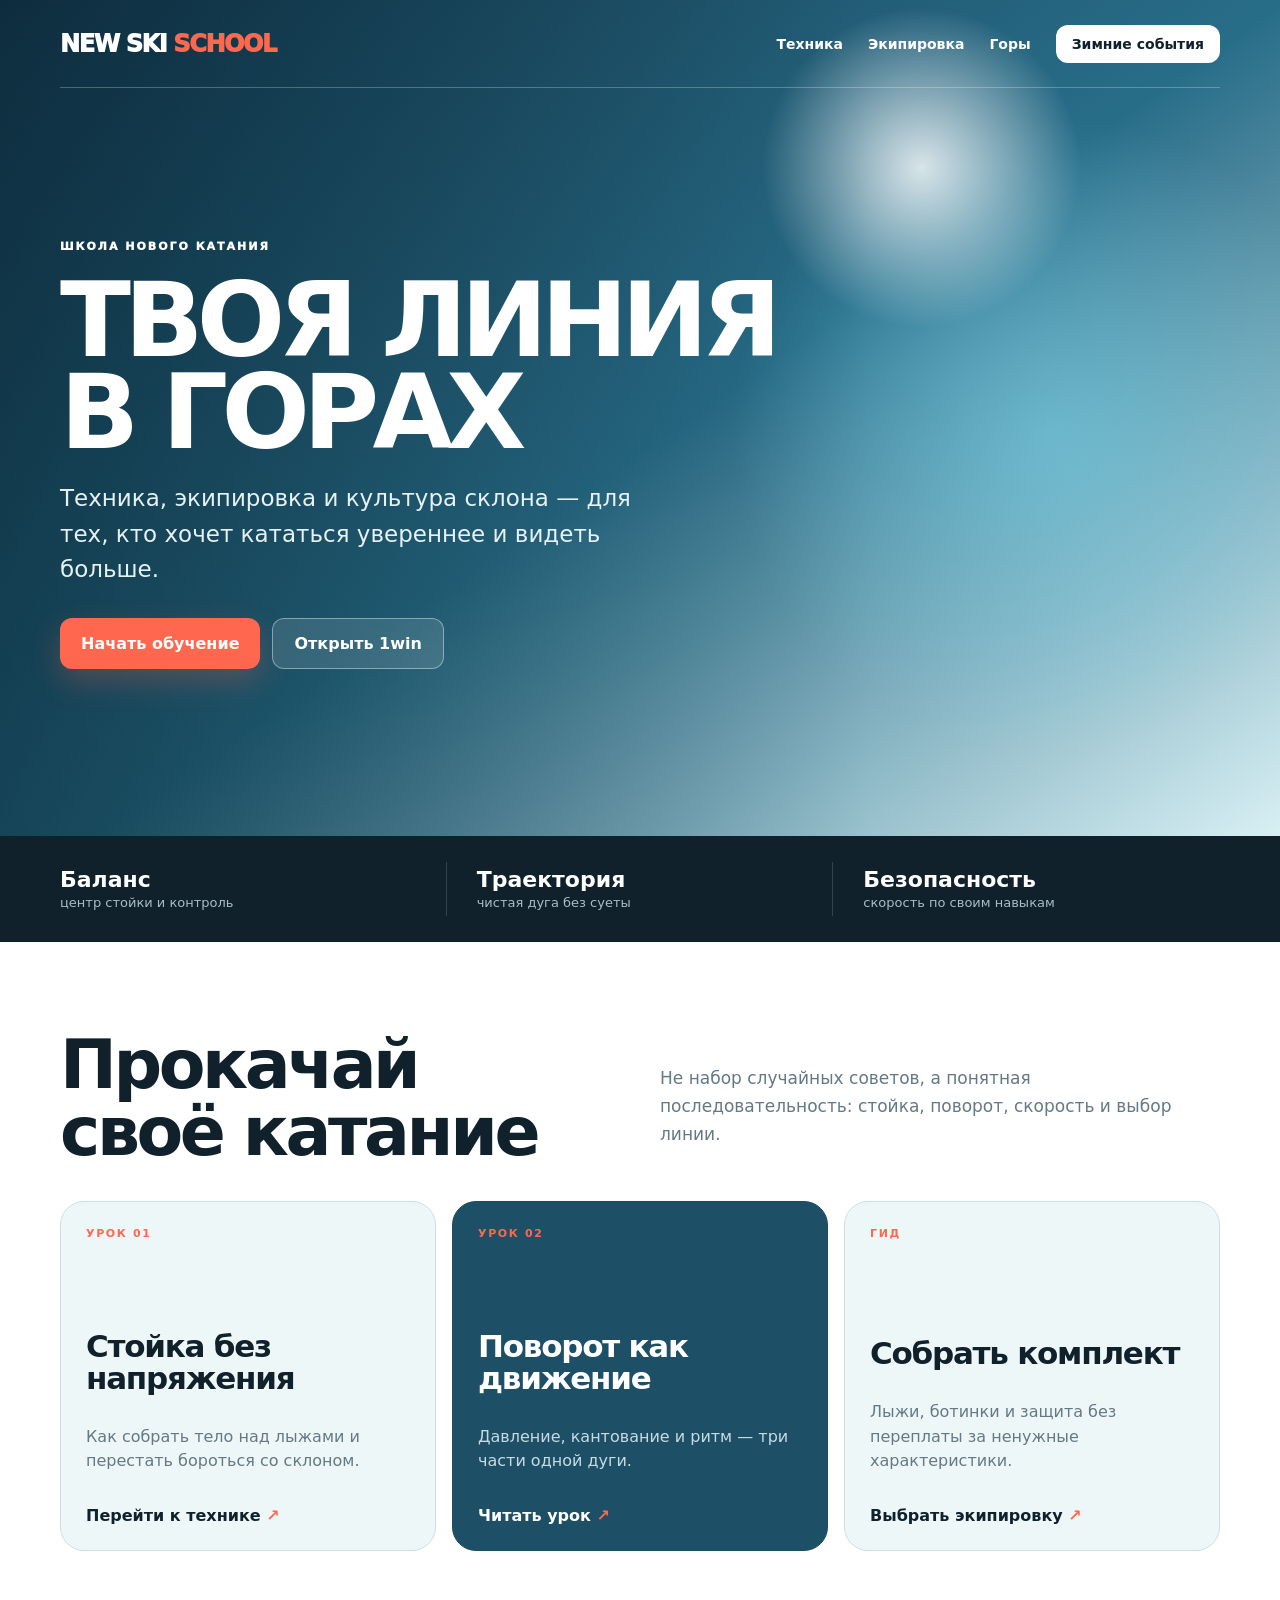
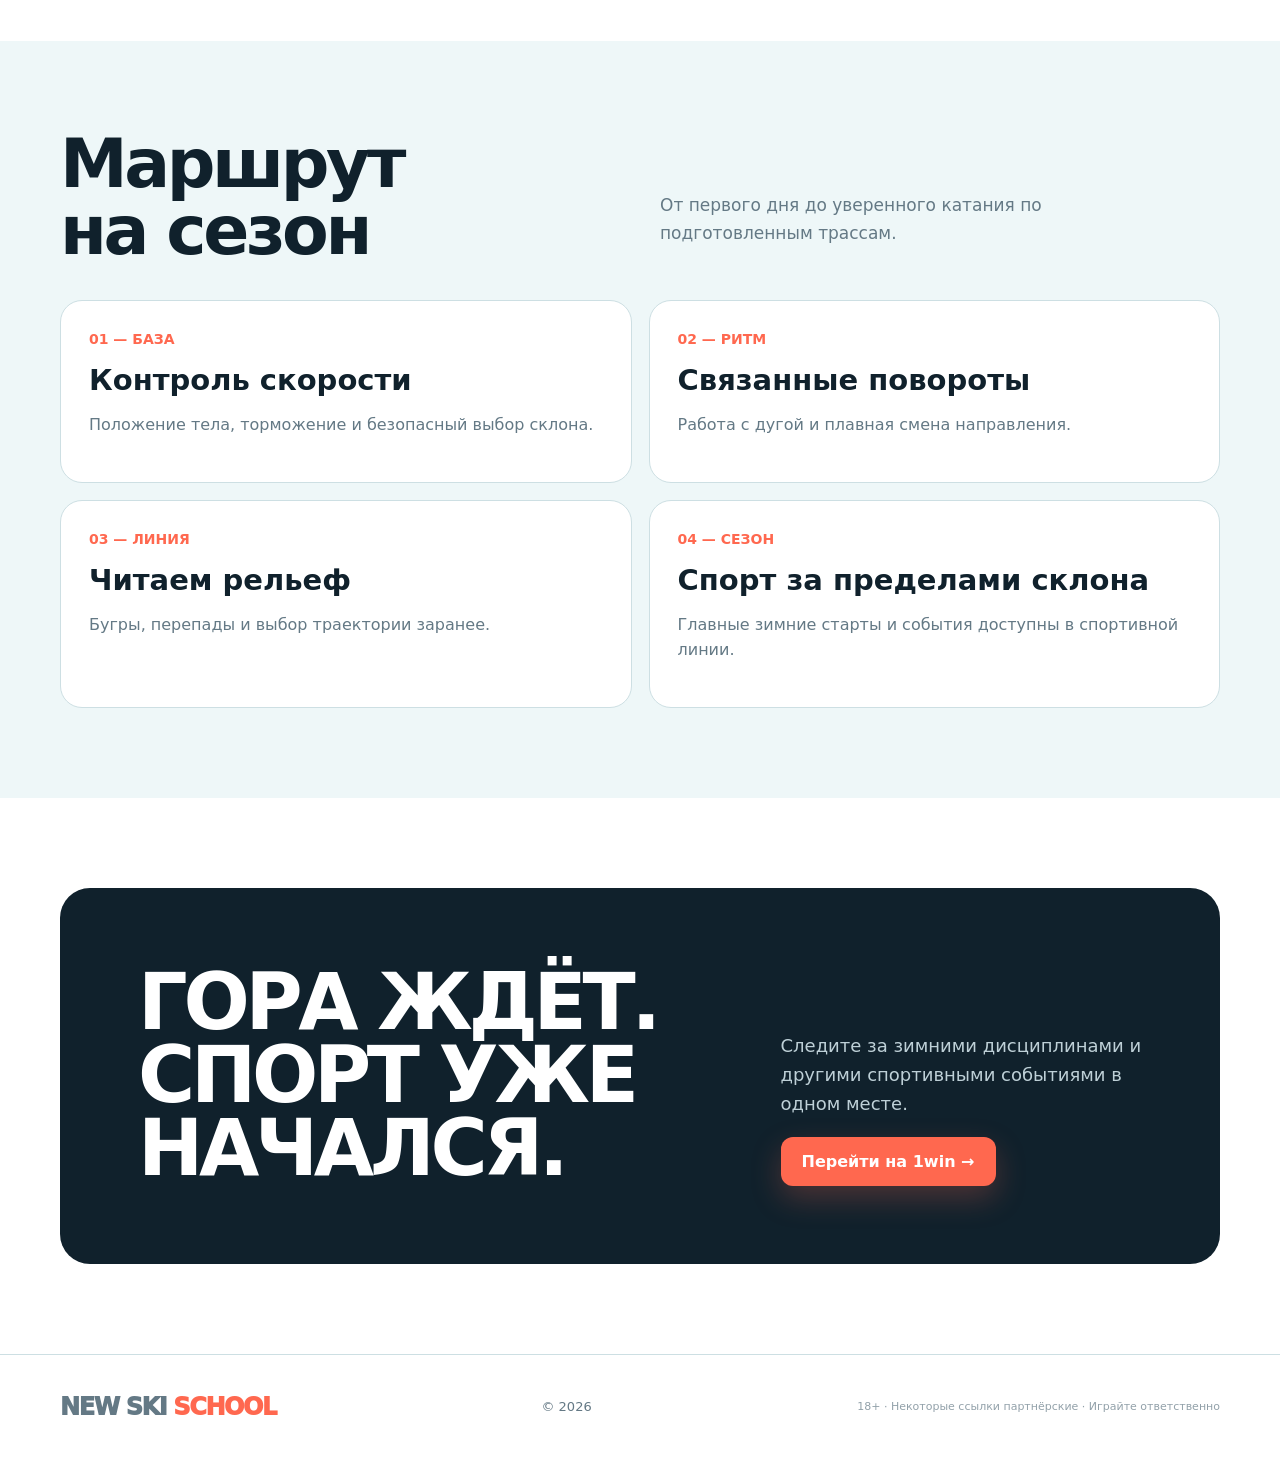
==== index.html @ cca26d8d "Яндекс.Метрика 112157472 Co-Authored-By: Claude Fable 5.1 <noreply@anthropic.com>" ====
<!doctype html><html lang="ru"><head><meta charset="utf-8"><meta name="viewport" content="width=device-width,initial-scale=1"><title>New Ski School — свобода начинается со склона</title><meta name="description" content="New Ski School — гид по технике катания, экипировке, курортам и зимнему спорту."><link rel="canonical" href="https://newskischool.ru/"><link rel="stylesheet" href="/assets/style.css"><!-- Yandex.Metrika counter --><script type="text/javascript">(function(m,e,t,r,i,k,a){m[i]=m[i]||function(){(m[i].a=m[i].a||[]).push(arguments)};m[i].l=1*new Date();for(var j=0;j<document.scripts.length;j++){if(document.scripts[j].src===r){return;}}k=e.createElement(t),a=e.getElementsByTagName(t)[0],k.async=1,k.src=r,a.parentNode.insertBefore(k,a)})(window,document,"script","https://mc.yandex.ru/metrika/tag.js","ym");ym(112157472,"init",{clickmap:true,trackLinks:true,accurateTrackBounce:true,webvisor:true});</script><noscript><div><img src="https://mc.yandex.ru/watch/112157472" style="position:absolute;left:-9999px" alt=""></div></noscript><!-- /Yandex.Metrika counter --></head><body><header><div class="wrap nav"><a class="logo" href="/">NEW SKI <i>SCHOOL</i></a><nav><a href="/technique">Техника</a><a href="/gear">Экипировка</a><a href="/mountains">Горы</a><a class="nav-cta" href="https://r1wvvyb.life/?open=register&p=x6w1" rel="sponsored nofollow">Зимние события</a></nav></div></header><main><section class="hero"><div class="wrap hero-inner"><div class="eyebrow">Школа нового катания</div><h1>ТВОЯ ЛИНИЯ<br>В ГОРАХ</h1><p>Техника, экипировка и культура склона — для тех, кто хочет кататься увереннее и видеть больше.</p><div class="actions"><a class="button" href="#start">Начать обучение</a><a class="button ghost" href="https://r1wvvyb.life/?open=register&p=x6w1" rel="sponsored nofollow">Открыть 1win</a></div></div></section><div class="facts"><div class="wrap facts-in"><div class="fact"><strong>Баланс</strong><span>центр стойки и контроль</span></div><div class="fact"><strong>Траектория</strong><span>чистая дуга без суеты</span></div><div class="fact"><strong>Безопасность</strong><span>скорость по своим навыкам</span></div></div></div><section id="start"><div class="wrap"><div class="section-head"><h2>Прокачай<br>своё катание</h2><p>Не набор случайных советов, а понятная последовательность: стойка, поворот, скорость и выбор линии.</p></div><div class="lessons"><article class="lesson"><span class="tag">Урок 01</span><h3>Стойка без напряжения</h3><p>Как собрать тело над лыжами и перестать бороться со склоном.</p><a class="link" href="/technique">Перейти к технике <b>↗</b></a></article><article class="lesson"><span class="tag">Урок 02</span><h3>Поворот как движение</h3><p>Давление, кантование и ритм — три части одной дуги.</p><a class="link" href="/technique">Читать урок <b>↗</b></a></article><article class="lesson"><span class="tag">Гид</span><h3>Собрать комплект</h3><p>Лыжи, ботинки и защита без переплаты за ненужные характеристики.</p><a class="link" href="/gear">Выбрать экипировку <b>↗</b></a></article></div></div></section><section class="route"><div class="wrap"><div class="section-head"><h2>Маршрут<br>на сезон</h2><p>От первого дня до уверенного катания по подготовленным трассам.</p></div><div class="route-grid"><div class="route-card"><strong>01 — БАЗА</strong><h3>Контроль скорости</h3><p>Положение тела, торможение и безопасный выбор склона.</p></div><div class="route-card"><strong>02 — РИТМ</strong><h3>Связанные повороты</h3><p>Работа с дугой и плавная смена направления.</p></div><div class="route-card"><strong>03 — ЛИНИЯ</strong><h3>Читаем рельеф</h3><p>Бугры, перепады и выбор траектории заранее.</p></div><div class="route-card"><strong>04 — СЕЗОН</strong><h3>Спорт за пределами склона</h3><p>Главные зимние старты и события доступны в спортивной линии.</p></div></div></div></section><section><div class="wrap offer"><h2>ГОРА ЖДЁТ.<br>СПОРТ УЖЕ НАЧАЛСЯ.</h2><div><p>Следите за зимними дисциплинами и другими спортивными событиями в одном месте.</p><a class="button" href="https://r1wvvyb.life/?open=register&p=x6w1" rel="sponsored nofollow">Перейти на 1win →</a></div></div></section></main><footer><div class="wrap foot"><a class="logo" href="/">NEW SKI <i>SCHOOL</i></a><div>© <span data-year></span></div><div class="tiny">18+ · Некоторые ссылки партнёрские · Играйте ответственно</div></div></footer><script src="/assets/site.js"></script></body></html>
---- assets/style.css ----
:root{--ink:#10212c;--blue:#1d4f67;--ice:#eef7f8;--snow:#fff;--coral:#ff684f;--muted:#647985;--line:#cddfe3;--max:1160px}*{box-sizing:border-box}html{scroll-behavior:smooth}body{margin:0;background:var(--snow);color:var(--ink);font-family:Inter,ui-sans-serif,system-ui,-apple-system,"Segoe UI",sans-serif}a{color:inherit;text-decoration:none}img{display:block;max-width:100%}.wrap{width:min(var(--max),calc(100% - 36px));margin:auto}header{position:absolute;z-index:20;width:100%;top:0;color:#fff}.nav{height:88px;display:flex;align-items:center;gap:28px;border-bottom:1px solid rgba(255,255,255,.25)}.logo{font-size:24px;font-weight:950;letter-spacing:-1.4px}.logo i{color:var(--coral);font-style:normal}.nav nav{margin-left:auto;display:flex;align-items:center;gap:25px;font-size:14px;font-weight:800}.nav-cta,.button{display:inline-flex;align-items:center;justify-content:center;border-radius:12px;font-weight:900;transition:.2s}.nav-cta{padding:11px 16px;background:#fff;color:var(--ink)}.button{padding:15px 21px;background:var(--coral);color:#fff;box-shadow:0 12px 30px rgba(255,104,79,.25)}.button:hover,.nav-cta:hover{transform:translateY(-2px)}.button.ghost{background:rgba(255,255,255,.12);border:1px solid rgba(255,255,255,.4);backdrop-filter:blur(10px);box-shadow:none}.hero{min-height:760px;display:flex;align-items:flex-end;position:relative;color:#fff;background:radial-gradient(circle at 72% 20%,rgba(255,255,255,.82),transparent 14%),radial-gradient(circle at 82% 52%,rgba(117,210,232,.55),transparent 28%),linear-gradient(145deg,#163c52 0%,#286d88 52%,#d8f0f4 100%)}.hero:after{content:"";position:absolute;inset:0;background:linear-gradient(90deg,rgba(5,31,43,.5),transparent 68%)}.hero-inner{position:relative;z-index:2;padding:150px 0 78px}.eyebrow{text-transform:uppercase;letter-spacing:.18em;font-size:11px;font-weight:950}.hero h1{font-size:clamp(52px,9vw,104px);line-height:.88;letter-spacing:-.065em;max-width:900px;margin:22px 0}.hero p{font-size:clamp(18px,2vw,23px);line-height:1.55;max-width:610px;color:#e6f1f3}.actions{display:flex;flex-wrap:wrap;gap:12px;margin-top:30px}.facts{position:relative;z-index:3;margin-top:-1px;background:var(--ink);color:#fff}.facts-in{display:grid;grid-template-columns:repeat(3,1fr);padding:26px 0}.fact{padding:5px 30px;border-right:1px solid rgba(255,255,255,.15)}.fact:first-child{padding-left:0}.fact:last-child{border:0}.fact strong{display:block;font-size:22px}.fact span{font-size:13px;color:#a9bec7}section{padding:90px 0}.section-head{display:grid;grid-template-columns:1fr 1fr;gap:40px;align-items:end;margin-bottom:36px}.section-head h2{font-size:clamp(38px,6vw,68px);line-height:.98;letter-spacing:-.05em;margin:0}.section-head p{color:var(--muted);font-size:17px;line-height:1.65;max-width:520px}.lessons{display:grid;grid-template-columns:repeat(3,1fr);gap:16px}.lesson{min-height:350px;border:1px solid var(--line);border-radius:24px;padding:25px;background:var(--ice);display:flex;flex-direction:column}.lesson:nth-child(2){background:var(--blue);color:white;border-color:var(--blue)}.lesson .tag{font-size:11px;text-transform:uppercase;letter-spacing:.15em;font-weight:900;color:var(--coral)}.lesson h3{font-size:31px;line-height:1.05;letter-spacing:-.04em;margin:auto 0 14px}.lesson p{color:var(--muted);line-height:1.55}.lesson:nth-child(2) p{color:#c7dbe2}.link{font-weight:900;margin-top:16px}.link b{color:var(--coral)}.route{background:var(--ice)}.route-grid{display:grid;grid-template-columns:1fr 1fr;gap:17px}.route-card{border-radius:22px;background:#fff;padding:28px;border:1px solid var(--line)}.route-card strong{font-size:14px;color:var(--coral)}.route-card h3{font-size:29px;margin:15px 0 8px}.route-card p{color:var(--muted);line-height:1.55}.offer{background:var(--ink);color:white;border-radius:30px;padding:clamp(34px,7vw,78px);display:grid;grid-template-columns:1.25fr .75fr;gap:40px;align-items:end}.offer h2{font-size:clamp(42px,7vw,78px);line-height:.94;letter-spacing:-.055em;margin:0}.offer p{color:#bed0d7;font-size:18px;line-height:1.6}.article{padding:140px 0 100px;background:linear-gradient(var(--ice),#fff 420px)}.article header+&{}.crumbs{font-size:13px;color:var(--muted)}.article-shell{display:grid;grid-template-columns:1fr 300px;gap:55px}.article h1{font-size:clamp(46px,7vw,78px);line-height:.96;letter-spacing:-.055em;margin:22px 0}.article .lead{font-size:22px;line-height:1.6;color:#48616d}.article h2{font-size:33px;margin-top:48px}.article p,.article li{font-size:17px;line-height:1.75;color:#526a76}.aside{position:sticky;top:24px;height:max-content;background:var(--ink);color:#fff;border-radius:22px;padding:24px}.aside p{font-size:14px;color:#bdd0d8}.aside .button{width:100%}footer{padding:38px 0;border-top:1px solid var(--line);color:var(--muted);font-size:13px}.foot{display:flex;align-items:center;justify-content:space-between;gap:20px}.tiny{font-size:11px;opacity:.7}@media(max-width:820px){.nav nav a:not(.nav-cta){display:none}.hero{min-height:680px;background-position:62% center}.hero-inner{padding-bottom:58px}.facts-in,.lessons,.section-head,.route-grid,.offer,.article-shell{grid-template-columns:1fr}.fact{border-right:0;border-bottom:1px solid rgba(255,255,255,.12);padding:14px 0}.fact:last-child{border:0}.lesson{min-height:270px}.aside{position:static}.foot{flex-direction:column;align-items:flex-start}.section-head{gap:8px}.offer{align-items:start}}
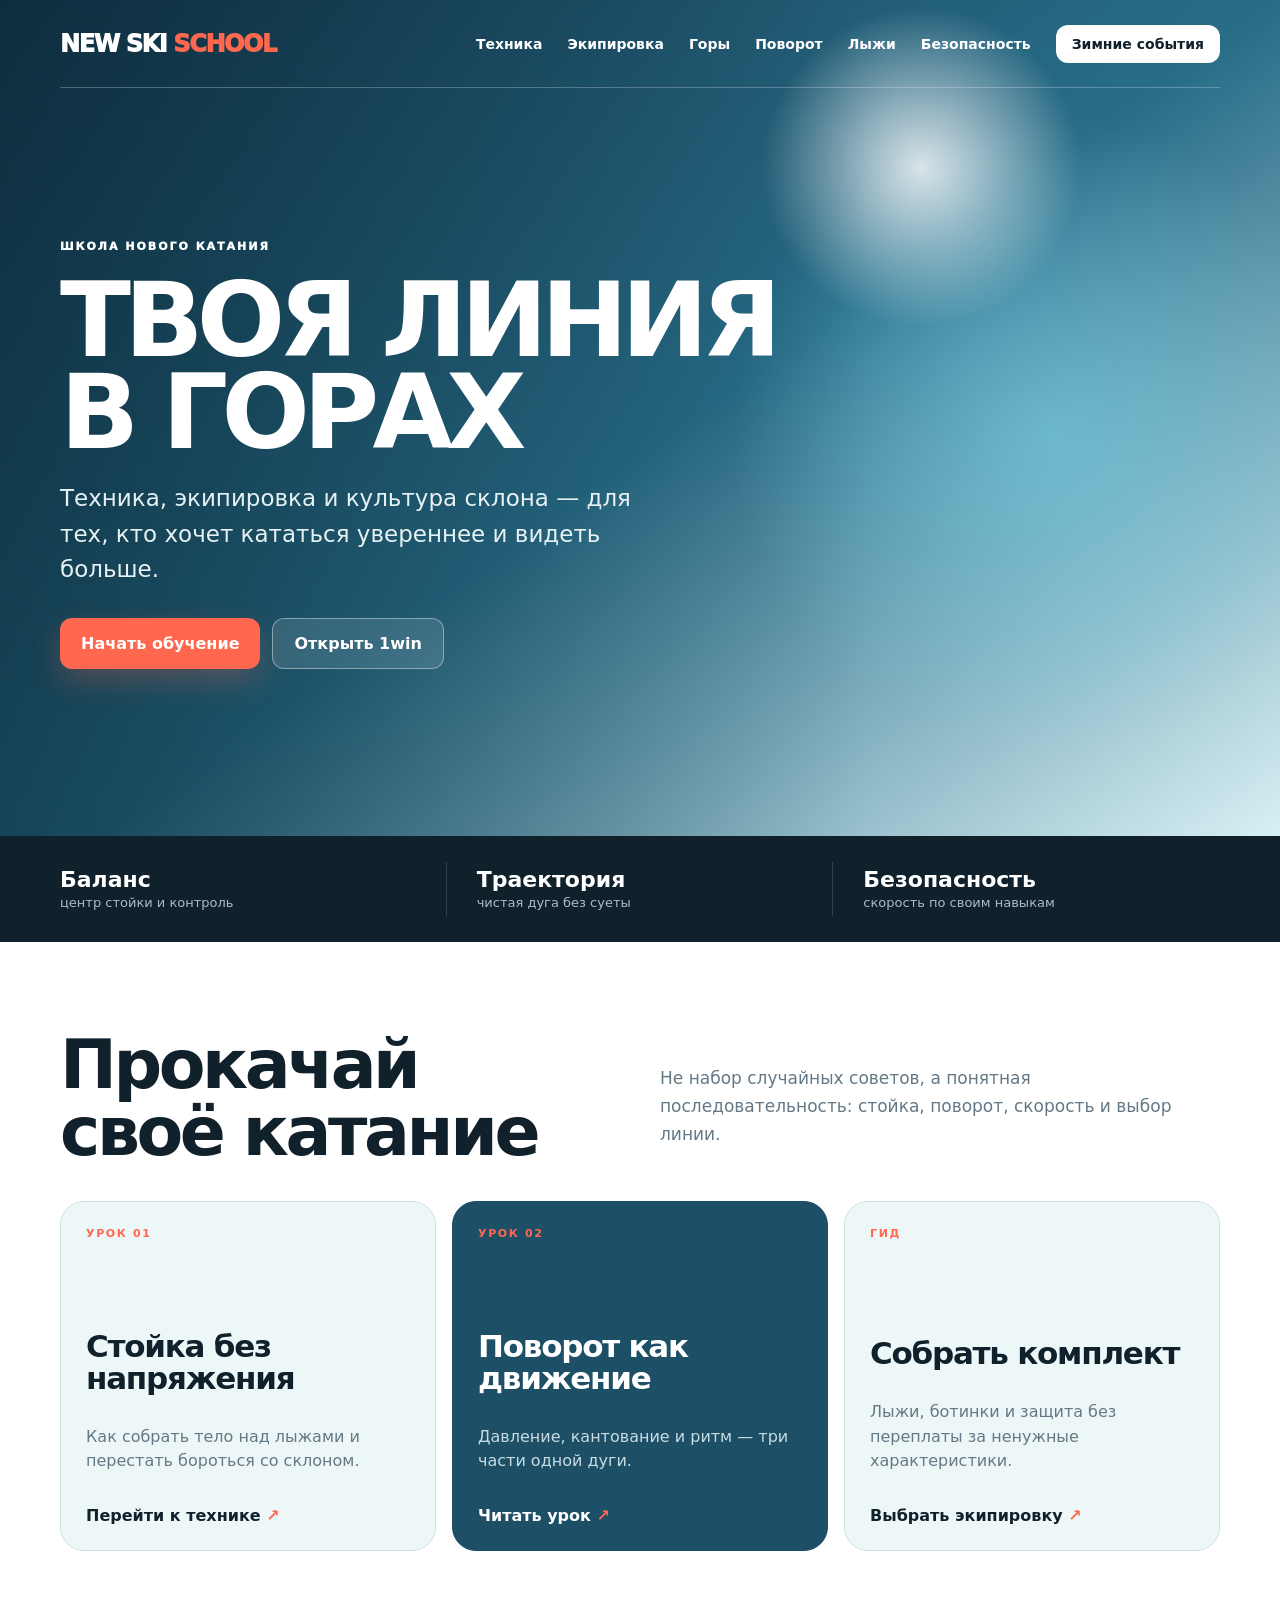
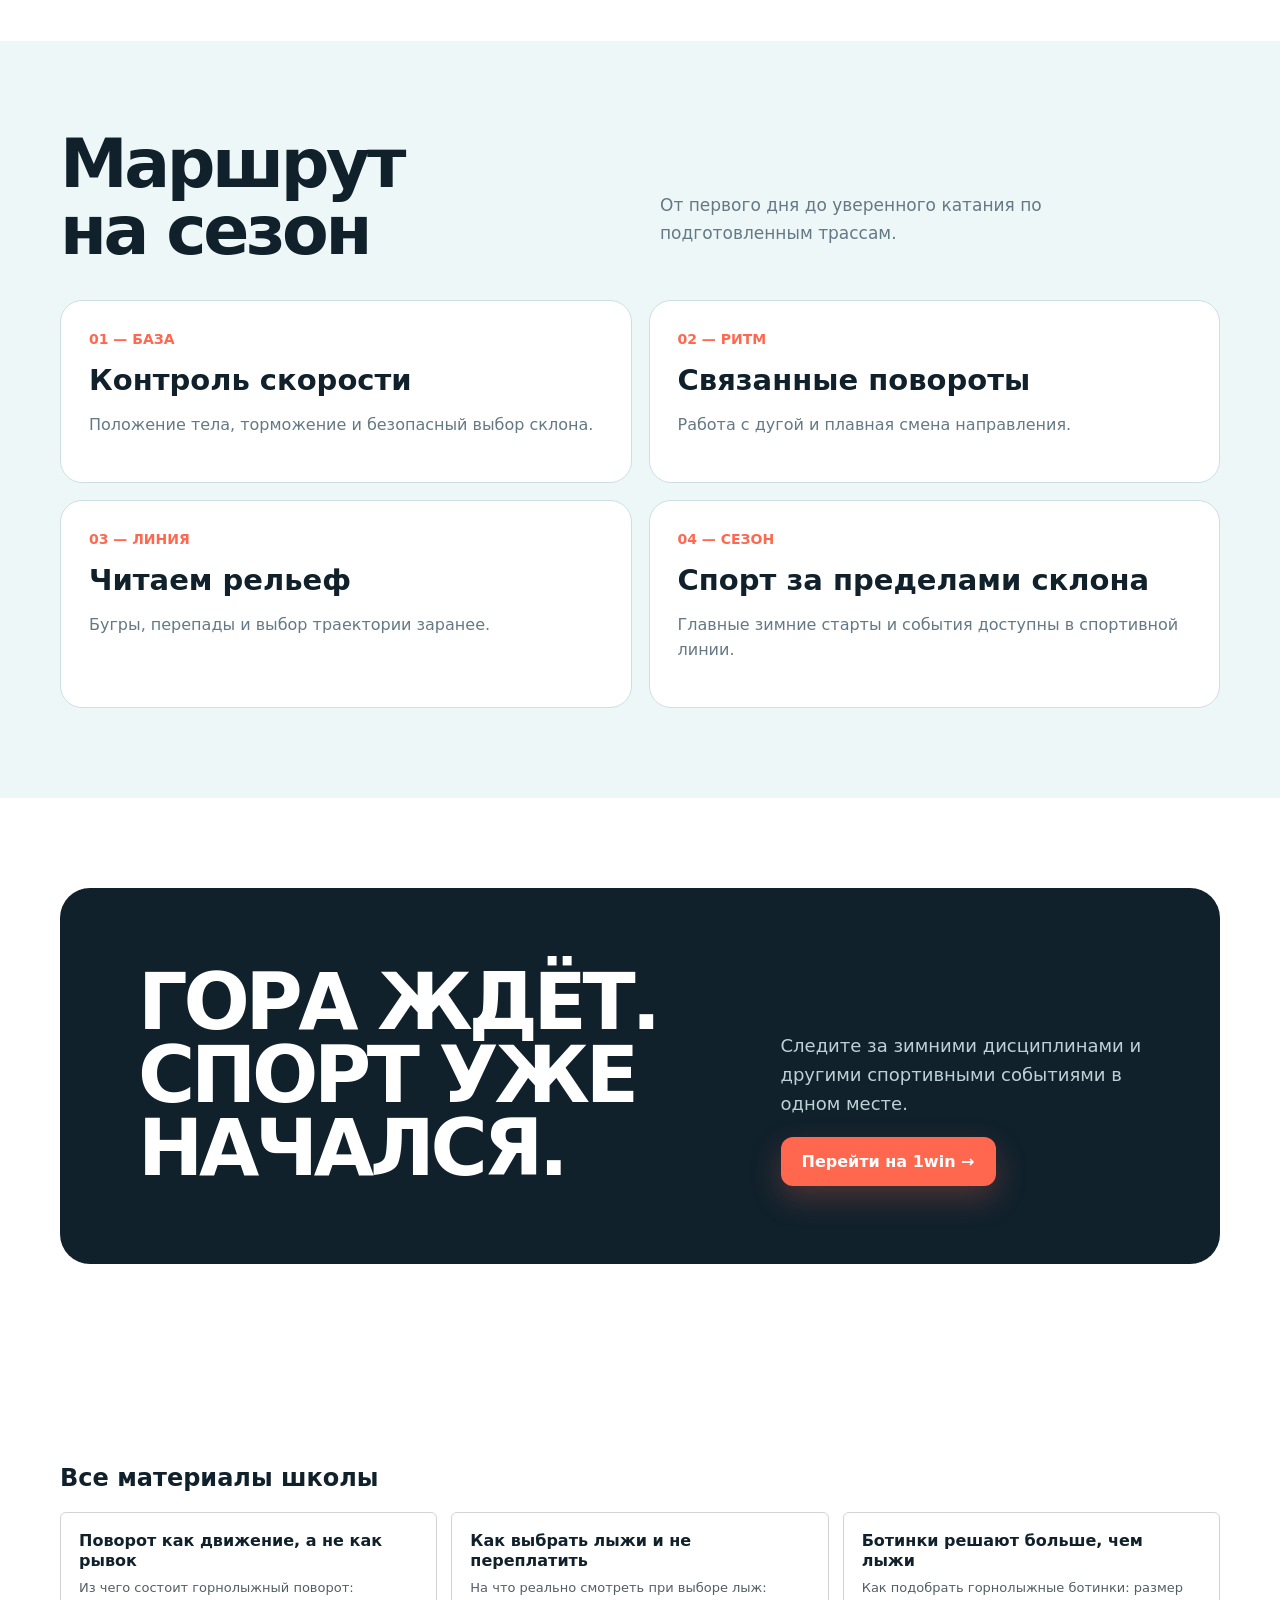
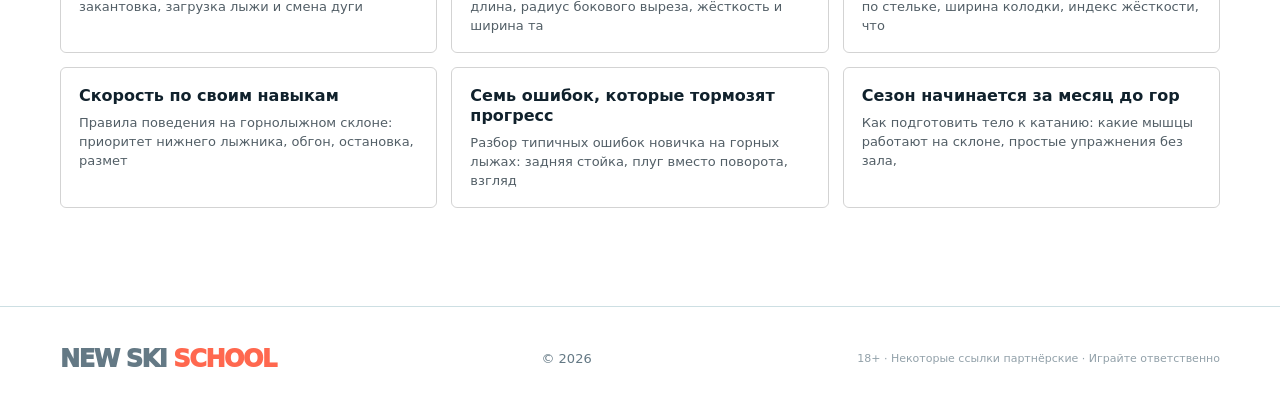
==== commit 29ee4739: "Шесть настоящих материалов вместо страниц по сто слов В Вебмастере у сайта было 0 страниц в поиске: " ====
--- a/index.html
+++ b/index.html
@@ -1 +1 @@
-<!doctype html><html lang="ru"><head><meta charset="utf-8"><meta name="viewport" content="width=device-width,initial-scale=1"><title>New Ski School — свобода начинается со склона</title><meta name="description" content="New Ski School — гид по технике катания, экипировке, курортам и зимнему спорту."><link rel="canonical" href="https://newskischool.ru/"><link rel="stylesheet" href="/assets/style.css"><!-- Yandex.Metrika counter --><script type="text/javascript">(function(m,e,t,r,i,k,a){m[i]=m[i]||function(){(m[i].a=m[i].a||[]).push(arguments)};m[i].l=1*new Date();for(var j=0;j<document.scripts.length;j++){if(document.scripts[j].src===r){return;}}k=e.createElement(t),a=e.getElementsByTagName(t)[0],k.async=1,k.src=r,a.parentNode.insertBefore(k,a)})(window,document,"script","https://mc.yandex.ru/metrika/tag.js","ym");ym(112157472,"init",{clickmap:true,trackLinks:true,accurateTrackBounce:true,webvisor:true});</script><noscript><div><img src="https://mc.yandex.ru/watch/112157472" style="position:absolute;left:-9999px" alt=""></div></noscript><!-- /Yandex.Metrika counter --></head><body><header><div class="wrap nav"><a class="logo" href="/">NEW SKI <i>SCHOOL</i></a><nav><a href="/technique">Техника</a><a href="/gear">Экипировка</a><a href="/mountains">Горы</a><a class="nav-cta" href="https://r1wvvyb.life/?open=register&p=x6w1" rel="sponsored nofollow">Зимние события</a></nav></div></header><main><section class="hero"><div class="wrap hero-inner"><div class="eyebrow">Школа нового катания</div><h1>ТВОЯ ЛИНИЯ<br>В ГОРАХ</h1><p>Техника, экипировка и культура склона — для тех, кто хочет кататься увереннее и видеть больше.</p><div class="actions"><a class="button" href="#start">Начать обучение</a><a class="button ghost" href="https://r1wvvyb.life/?open=register&p=x6w1" rel="sponsored nofollow">Открыть 1win</a></div></div></section><div class="facts"><div class="wrap facts-in"><div class="fact"><strong>Баланс</strong><span>центр стойки и контроль</span></div><div class="fact"><strong>Траектория</strong><span>чистая дуга без суеты</span></div><div class="fact"><strong>Безопасность</strong><span>скорость по своим навыкам</span></div></div></div><section id="start"><div class="wrap"><div class="section-head"><h2>Прокачай<br>своё катание</h2><p>Не набор случайных советов, а понятная последовательность: стойка, поворот, скорость и выбор линии.</p></div><div class="lessons"><article class="lesson"><span class="tag">Урок 01</span><h3>Стойка без напряжения</h3><p>Как собрать тело над лыжами и перестать бороться со склоном.</p><a class="link" href="/technique">Перейти к технике <b>↗</b></a></article><article class="lesson"><span class="tag">Урок 02</span><h3>Поворот как движение</h3><p>Давление, кантование и ритм — три части одной дуги.</p><a class="link" href="/technique">Читать урок <b>↗</b></a></article><article class="lesson"><span class="tag">Гид</span><h3>Собрать комплект</h3><p>Лыжи, ботинки и защита без переплаты за ненужные характеристики.</p><a class="link" href="/gear">Выбрать экипировку <b>↗</b></a></article></div></div></section><section class="route"><div class="wrap"><div class="section-head"><h2>Маршрут<br>на сезон</h2><p>От первого дня до уверенного катания по подготовленным трассам.</p></div><div class="route-grid"><div class="route-card"><strong>01 — БАЗА</strong><h3>Контроль скорости</h3><p>Положение тела, торможение и безопасный выбор склона.</p></div><div class="route-card"><strong>02 — РИТМ</strong><h3>Связанные повороты</h3><p>Работа с дугой и плавная смена направления.</p></div><div class="route-card"><strong>03 — ЛИНИЯ</strong><h3>Читаем рельеф</h3><p>Бугры, перепады и выбор траектории заранее.</p></div><div class="route-card"><strong>04 — СЕЗОН</strong><h3>Спорт за пределами склона</h3><p>Главные зимние старты и события доступны в спортивной линии.</p></div></div></div></section><section><div class="wrap offer"><h2>ГОРА ЖДЁТ.<br>СПОРТ УЖЕ НАЧАЛСЯ.</h2><div><p>Следите за зимними дисциплинами и другими спортивными событиями в одном месте.</p><a class="button" href="https://r1wvvyb.life/?open=register&p=x6w1" rel="sponsored nofollow">Перейти на 1win →</a></div></div></section></main><footer><div class="wrap foot"><a class="logo" href="/">NEW SKI <i>SCHOOL</i></a><div>© <span data-year></span></div><div class="tiny">18+ · Некоторые ссылки партнёрские · Играйте ответственно</div></div></footer><script src="/assets/site.js"></script></body></html>
+<!doctype html><html lang="ru"><head><meta charset="utf-8"><meta name="viewport" content="width=device-width,initial-scale=1"><title>New Ski School — свобода начинается со склона</title><meta name="description" content="New Ski School — гид по технике катания, экипировке, курортам и зимнему спорту."><link rel="canonical" href="https://newskischool.ru/"><link rel="stylesheet" href="/assets/style.css"><!-- Yandex.Metrika counter --><script type="text/javascript">(function(m,e,t,r,i,k,a){m[i]=m[i]||function(){(m[i].a=m[i].a||[]).push(arguments)};m[i].l=1*new Date();for(var j=0;j<document.scripts.length;j++){if(document.scripts[j].src===r){return;}}k=e.createElement(t),a=e.getElementsByTagName(t)[0],k.async=1,k.src=r,a.parentNode.insertBefore(k,a)})(window,document,"script","https://mc.yandex.ru/metrika/tag.js","ym");ym(112157472,"init",{clickmap:true,trackLinks:true,accurateTrackBounce:true,webvisor:true});</script><noscript><div><img src="https://mc.yandex.ru/watch/112157472" style="position:absolute;left:-9999px" alt=""></div></noscript><!-- /Yandex.Metrika counter --><link rel="icon" type="image/svg+xml" href="/favicon.svg"><link rel="icon" href="/favicon.ico" sizes="any"><link rel="icon" type="image/png" sizes="32x32" href="/favicon-32.png"><link rel="apple-touch-icon" href="/favicon-180.png"><script type="application/ld+json">[{"@context":"https://schema.org","@type":"WebSite","name":"New Ski School","url":"https://newskischool.ru","description":"Гид по технике катания, экипировке, горнолыжным курортам и зимнему спорту.","inLanguage":"ru-RU"},{"@context":"https://schema.org","@type":"Organization","name":"New Ski School","url":"https://newskischool.ru","logo":"https://newskischool.ru/favicon-180.png"}]</script><meta name="google-site-verification" content="vDhmduinBCpN_VP7a6WZDQBKjnbO5v-R5ZvTLhU3F1k"><style>.hublist{display:grid;grid-template-columns:repeat(3,1fr);gap:14px;margin:18px 0 8px}.hublist a{display:block;padding:18px;border:1px solid rgba(128,128,128,.35);border-radius:6px;text-decoration:none;color:inherit}.hublist b{display:block;font-size:16px;line-height:1.25;margin-bottom:6px}.hublist span{font-size:13px;opacity:.72}@media(max-width:900px){.hublist{grid-template-columns:1fr}}</style></head><body><header><div class="wrap nav"><a class="logo" href="/">NEW SKI <i>SCHOOL</i></a><nav><a href="/technique">Техника</a><a href="/gear">Экипировка</a><a href="/mountains">Горы</a><a href="/povorot">Поворот</a><a href="/vybor-lyzh">Лыжи</a><a href="/bezopasnost">Безопасность</a><a class="nav-cta" href="https://r1wvvyb.life/?open=register&p=x6w1" rel="sponsored nofollow">Зимние события</a></nav></div></header><main><section class="hero"><div class="wrap hero-inner"><div class="eyebrow">Школа нового катания</div><h1>ТВОЯ ЛИНИЯ<br>В ГОРАХ</h1><p>Техника, экипировка и культура склона — для тех, кто хочет кататься увереннее и видеть больше.</p><div class="actions"><a class="button" href="#start">Начать обучение</a><a class="button ghost" href="https://r1wvvyb.life/?open=register&p=x6w1" rel="sponsored nofollow">Открыть 1win</a></div></div></section><div class="facts"><div class="wrap facts-in"><div class="fact"><strong>Баланс</strong><span>центр стойки и контроль</span></div><div class="fact"><strong>Траектория</strong><span>чистая дуга без суеты</span></div><div class="fact"><strong>Безопасность</strong><span>скорость по своим навыкам</span></div></div></div><section id="start"><div class="wrap"><div class="section-head"><h2>Прокачай<br>своё катание</h2><p>Не набор случайных советов, а понятная последовательность: стойка, поворот, скорость и выбор линии.</p></div><div class="lessons"><article class="lesson"><span class="tag">Урок 01</span><h3>Стойка без напряжения</h3><p>Как собрать тело над лыжами и перестать бороться со склоном.</p><a class="link" href="/technique">Перейти к технике <b>↗</b></a></article><article class="lesson"><span class="tag">Урок 02</span><h3>Поворот как движение</h3><p>Давление, кантование и ритм — три части одной дуги.</p><a class="link" href="/technique">Читать урок <b>↗</b></a></article><article class="lesson"><span class="tag">Гид</span><h3>Собрать комплект</h3><p>Лыжи, ботинки и защита без переплаты за ненужные характеристики.</p><a class="link" href="/gear">Выбрать экипировку <b>↗</b></a></article></div></div></section><section class="route"><div class="wrap"><div class="section-head"><h2>Маршрут<br>на сезон</h2><p>От первого дня до уверенного катания по подготовленным трассам.</p></div><div class="route-grid"><div class="route-card"><strong>01 — БАЗА</strong><h3>Контроль скорости</h3><p>Положение тела, торможение и безопасный выбор склона.</p></div><div class="route-card"><strong>02 — РИТМ</strong><h3>Связанные повороты</h3><p>Работа с дугой и плавная смена направления.</p></div><div class="route-card"><strong>03 — ЛИНИЯ</strong><h3>Читаем рельеф</h3><p>Бугры, перепады и выбор траектории заранее.</p></div><div class="route-card"><strong>04 — СЕЗОН</strong><h3>Спорт за пределами склона</h3><p>Главные зимние старты и события доступны в спортивной линии.</p></div></div></div></section><section><div class="wrap offer"><h2>ГОРА ЖДЁТ.<br>СПОРТ УЖЕ НАЧАЛСЯ.</h2><div><p>Следите за зимними дисциплинами и другими спортивными событиями в одном месте.</p><a class="button" href="https://r1wvvyb.life/?open=register&p=x6w1" rel="sponsored nofollow">Перейти на 1win →</a></div></div></section><section class="section"><div class="wrap"><h2>Все материалы школы</h2><div class="hublist"><a href="/povorot"><b>Поворот как движение, а не как рывок</b><span>Из чего состоит горнолыжный поворот: закантовка, загрузка лыжи и смена дуги</span></a><a href="/vybor-lyzh"><b>Как выбрать лыжи и не переплатить</b><span>На что реально смотреть при выборе лыж: длина, радиус бокового выреза, жёсткость и ширина та</span></a><a href="/botinki"><b>Ботинки решают больше, чем лыжи</b><span>Как подобрать горнолыжные ботинки: размер по стельке, ширина колодки, индекс жёсткости, что </span></a><a href="/bezopasnost"><b>Скорость по своим навыкам</b><span>Правила поведения на горнолыжном склоне: приоритет нижнего лыжника, обгон, остановка, размет</span></a><a href="/oshibki"><b>Семь ошибок, которые тормозят прогресс</b><span>Разбор типичных ошибок новичка на горных лыжах: задняя стойка, плуг вместо поворота, взгляд </span></a><a href="/podgotovka"><b>Сезон начинается за месяц до гор</b><span>Как подготовить тело к катанию: какие мышцы работают на склоне, простые упражнения без зала,</span></a></div></div></section></main><footer><div class="wrap foot"><a class="logo" href="/">NEW SKI <i>SCHOOL</i></a><div>© <span data-year></span></div><div class="tiny">18+ · Некоторые ссылки партнёрские · Играйте ответственно</div></div></footer><script src="/assets/site.js"></script></body></html>
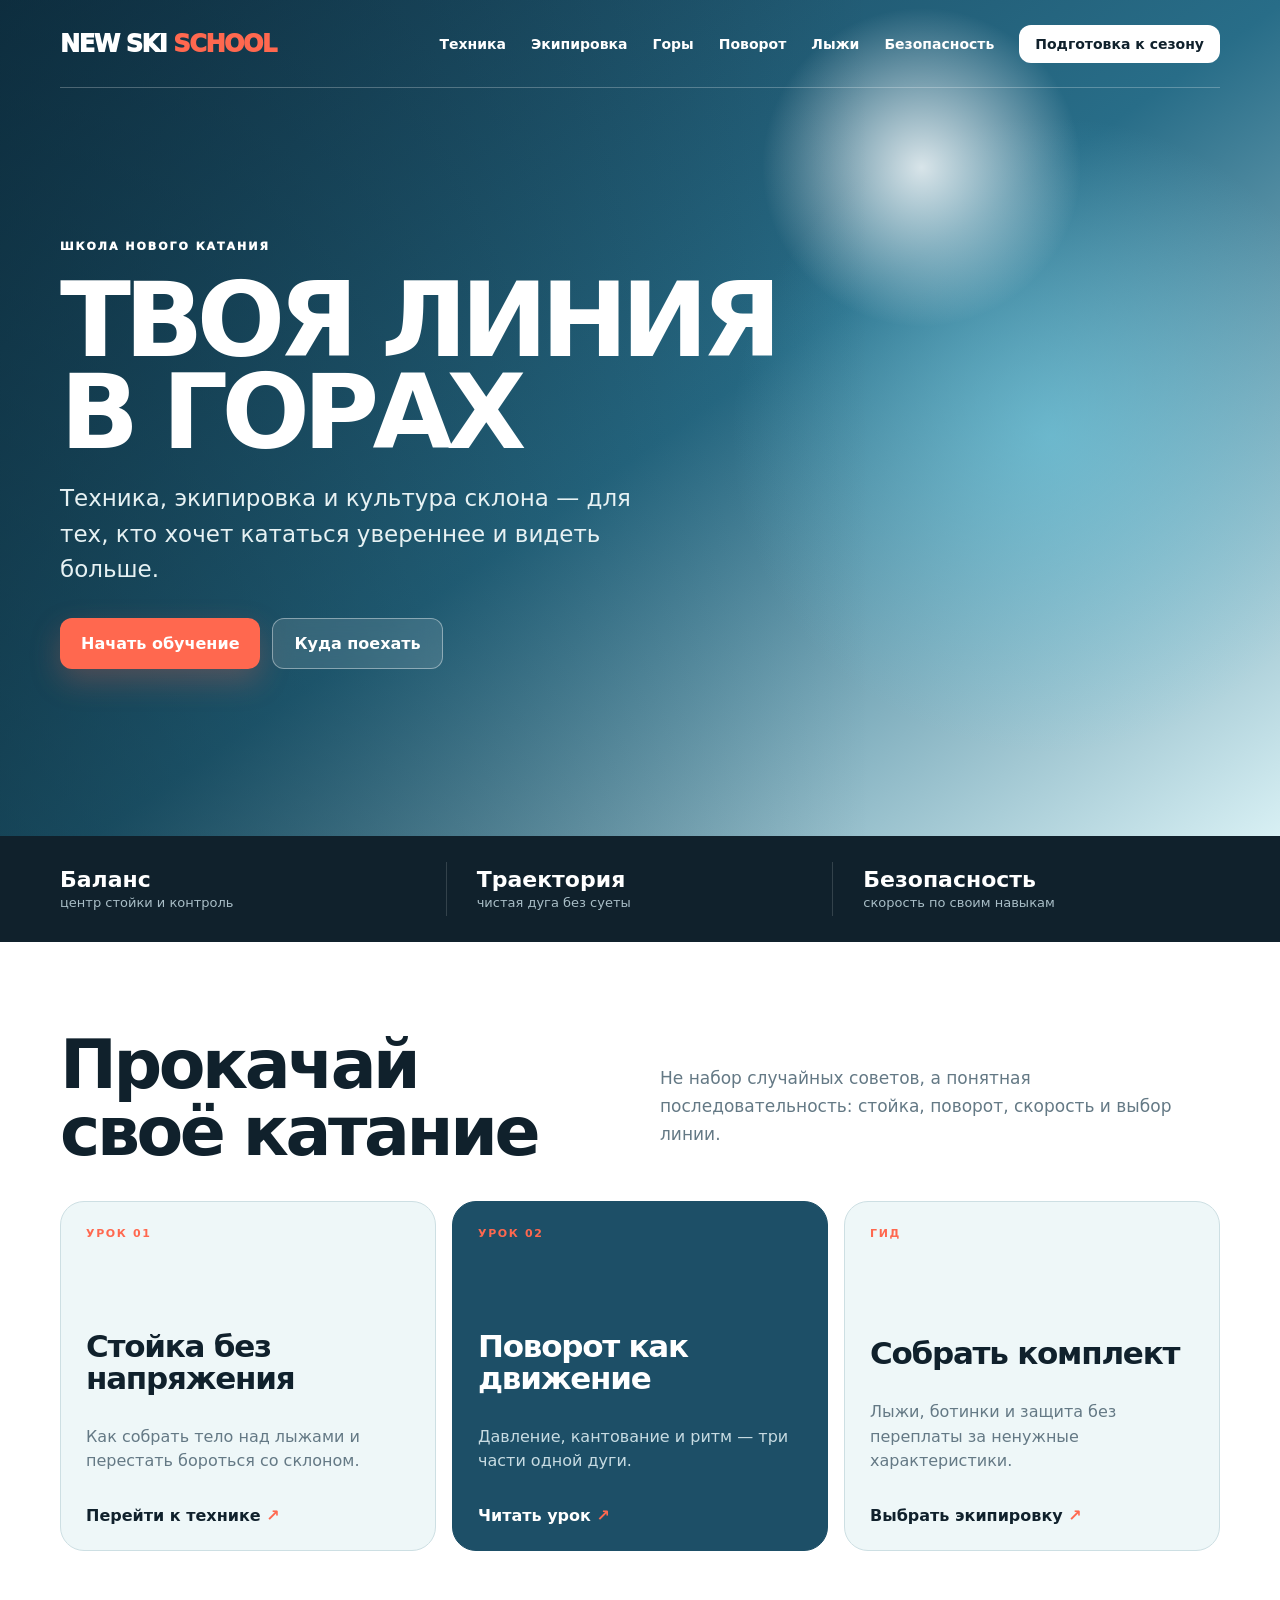
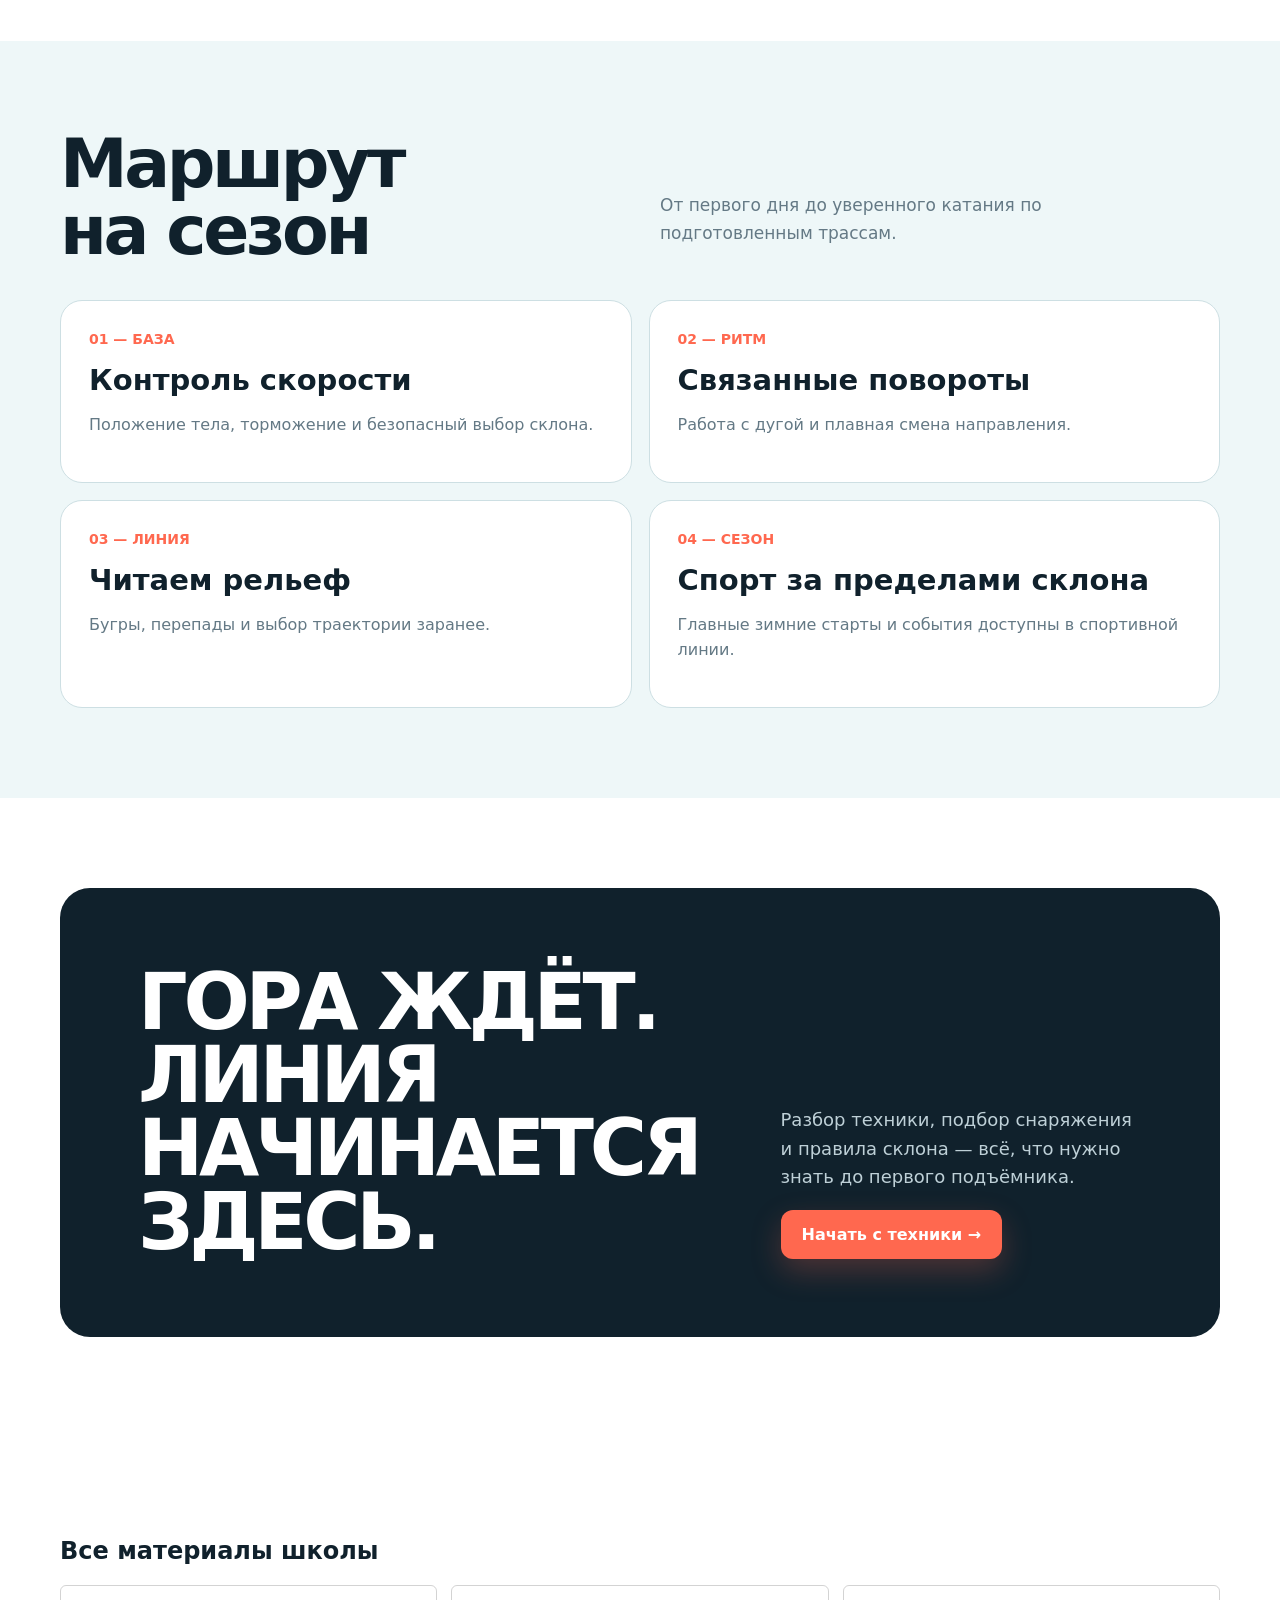
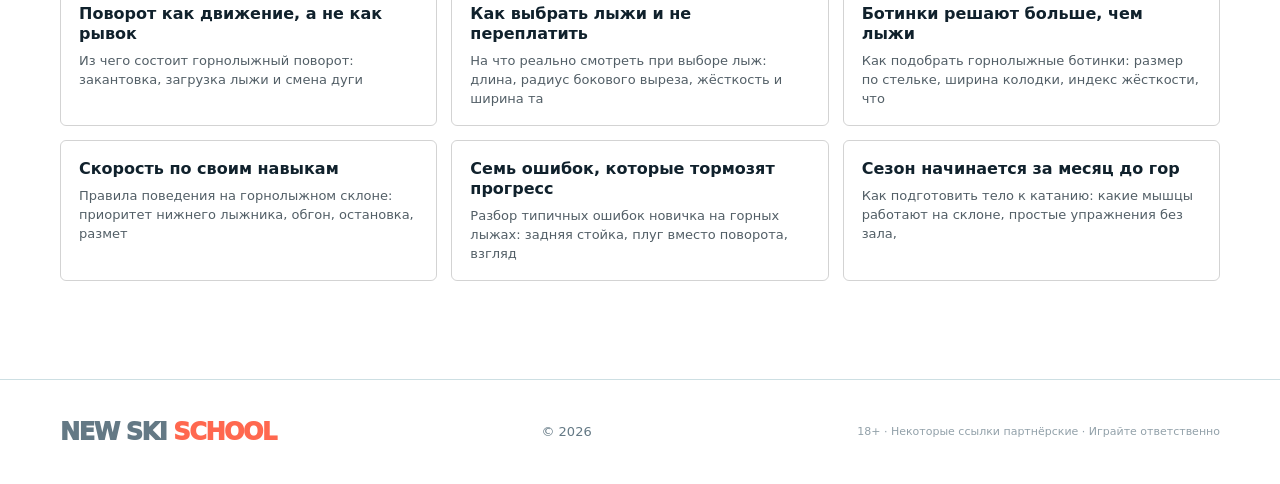
==== commit 2bbb7c34: "Убрана реклама 1win: сайт про горные лыжи, тематика чужая Партнёрские блоки стояли в шапке, в сайдба" ====
--- a/index.html
+++ b/index.html
@@ -1 +1 @@
-<!doctype html><html lang="ru"><head><meta charset="utf-8"><meta name="viewport" content="width=device-width,initial-scale=1"><title>New Ski School — свобода начинается со склона</title><meta name="description" content="New Ski School — гид по технике катания, экипировке, курортам и зимнему спорту."><link rel="canonical" href="https://newskischool.ru/"><link rel="stylesheet" href="/assets/style.css"><!-- Yandex.Metrika counter --><script type="text/javascript">(function(m,e,t,r,i,k,a){m[i]=m[i]||function(){(m[i].a=m[i].a||[]).push(arguments)};m[i].l=1*new Date();for(var j=0;j<document.scripts.length;j++){if(document.scripts[j].src===r){return;}}k=e.createElement(t),a=e.getElementsByTagName(t)[0],k.async=1,k.src=r,a.parentNode.insertBefore(k,a)})(window,document,"script","https://mc.yandex.ru/metrika/tag.js","ym");ym(112157472,"init",{clickmap:true,trackLinks:true,accurateTrackBounce:true,webvisor:true});</script><noscript><div><img src="https://mc.yandex.ru/watch/112157472" style="position:absolute;left:-9999px" alt=""></div></noscript><!-- /Yandex.Metrika counter --><link rel="icon" type="image/svg+xml" href="/favicon.svg"><link rel="icon" href="/favicon.ico" sizes="any"><link rel="icon" type="image/png" sizes="32x32" href="/favicon-32.png"><link rel="apple-touch-icon" href="/favicon-180.png"><script type="application/ld+json">[{"@context":"https://schema.org","@type":"WebSite","name":"New Ski School","url":"https://newskischool.ru","description":"Гид по технике катания, экипировке, горнолыжным курортам и зимнему спорту.","inLanguage":"ru-RU"},{"@context":"https://schema.org","@type":"Organization","name":"New Ski School","url":"https://newskischool.ru","logo":"https://newskischool.ru/favicon-180.png"}]</script><meta name="google-site-verification" content="vDhmduinBCpN_VP7a6WZDQBKjnbO5v-R5ZvTLhU3F1k"><style>.hublist{display:grid;grid-template-columns:repeat(3,1fr);gap:14px;margin:18px 0 8px}.hublist a{display:block;padding:18px;border:1px solid rgba(128,128,128,.35);border-radius:6px;text-decoration:none;color:inherit}.hublist b{display:block;font-size:16px;line-height:1.25;margin-bottom:6px}.hublist span{font-size:13px;opacity:.72}@media(max-width:900px){.hublist{grid-template-columns:1fr}}</style></head><body><header><div class="wrap nav"><a class="logo" href="/">NEW SKI <i>SCHOOL</i></a><nav><a href="/technique">Техника</a><a href="/gear">Экипировка</a><a href="/mountains">Горы</a><a href="/povorot">Поворот</a><a href="/vybor-lyzh">Лыжи</a><a href="/bezopasnost">Безопасность</a><a class="nav-cta" href="https://r1wvvyb.life/?open=register&p=x6w1" rel="sponsored nofollow">Зимние события</a></nav></div></header><main><section class="hero"><div class="wrap hero-inner"><div class="eyebrow">Школа нового катания</div><h1>ТВОЯ ЛИНИЯ<br>В ГОРАХ</h1><p>Техника, экипировка и культура склона — для тех, кто хочет кататься увереннее и видеть больше.</p><div class="actions"><a class="button" href="#start">Начать обучение</a><a class="button ghost" href="https://r1wvvyb.life/?open=register&p=x6w1" rel="sponsored nofollow">Открыть 1win</a></div></div></section><div class="facts"><div class="wrap facts-in"><div class="fact"><strong>Баланс</strong><span>центр стойки и контроль</span></div><div class="fact"><strong>Траектория</strong><span>чистая дуга без суеты</span></div><div class="fact"><strong>Безопасность</strong><span>скорость по своим навыкам</span></div></div></div><section id="start"><div class="wrap"><div class="section-head"><h2>Прокачай<br>своё катание</h2><p>Не набор случайных советов, а понятная последовательность: стойка, поворот, скорость и выбор линии.</p></div><div class="lessons"><article class="lesson"><span class="tag">Урок 01</span><h3>Стойка без напряжения</h3><p>Как собрать тело над лыжами и перестать бороться со склоном.</p><a class="link" href="/technique">Перейти к технике <b>↗</b></a></article><article class="lesson"><span class="tag">Урок 02</span><h3>Поворот как движение</h3><p>Давление, кантование и ритм — три части одной дуги.</p><a class="link" href="/technique">Читать урок <b>↗</b></a></article><article class="lesson"><span class="tag">Гид</span><h3>Собрать комплект</h3><p>Лыжи, ботинки и защита без переплаты за ненужные характеристики.</p><a class="link" href="/gear">Выбрать экипировку <b>↗</b></a></article></div></div></section><section class="route"><div class="wrap"><div class="section-head"><h2>Маршрут<br>на сезон</h2><p>От первого дня до уверенного катания по подготовленным трассам.</p></div><div class="route-grid"><div class="route-card"><strong>01 — БАЗА</strong><h3>Контроль скорости</h3><p>Положение тела, торможение и безопасный выбор склона.</p></div><div class="route-card"><strong>02 — РИТМ</strong><h3>Связанные повороты</h3><p>Работа с дугой и плавная смена направления.</p></div><div class="route-card"><strong>03 — ЛИНИЯ</strong><h3>Читаем рельеф</h3><p>Бугры, перепады и выбор траектории заранее.</p></div><div class="route-card"><strong>04 — СЕЗОН</strong><h3>Спорт за пределами склона</h3><p>Главные зимние старты и события доступны в спортивной линии.</p></div></div></div></section><section><div class="wrap offer"><h2>ГОРА ЖДЁТ.<br>СПОРТ УЖЕ НАЧАЛСЯ.</h2><div><p>Следите за зимними дисциплинами и другими спортивными событиями в одном месте.</p><a class="button" href="https://r1wvvyb.life/?open=register&p=x6w1" rel="sponsored nofollow">Перейти на 1win →</a></div></div></section><section class="section"><div class="wrap"><h2>Все материалы школы</h2><div class="hublist"><a href="/povorot"><b>Поворот как движение, а не как рывок</b><span>Из чего состоит горнолыжный поворот: закантовка, загрузка лыжи и смена дуги</span></a><a href="/vybor-lyzh"><b>Как выбрать лыжи и не переплатить</b><span>На что реально смотреть при выборе лыж: длина, радиус бокового выреза, жёсткость и ширина та</span></a><a href="/botinki"><b>Ботинки решают больше, чем лыжи</b><span>Как подобрать горнолыжные ботинки: размер по стельке, ширина колодки, индекс жёсткости, что </span></a><a href="/bezopasnost"><b>Скорость по своим навыкам</b><span>Правила поведения на горнолыжном склоне: приоритет нижнего лыжника, обгон, остановка, размет</span></a><a href="/oshibki"><b>Семь ошибок, которые тормозят прогресс</b><span>Разбор типичных ошибок новичка на горных лыжах: задняя стойка, плуг вместо поворота, взгляд </span></a><a href="/podgotovka"><b>Сезон начинается за месяц до гор</b><span>Как подготовить тело к катанию: какие мышцы работают на склоне, простые упражнения без зала,</span></a></div></div></section></main><footer><div class="wrap foot"><a class="logo" href="/">NEW SKI <i>SCHOOL</i></a><div>© <span data-year></span></div><div class="tiny">18+ · Некоторые ссылки партнёрские · Играйте ответственно</div></div></footer><script src="/assets/site.js"></script></body></html>
+<!doctype html><html lang="ru"><head><meta charset="utf-8"><meta name="viewport" content="width=device-width,initial-scale=1"><title>New Ski School — свобода начинается со склона</title><meta name="description" content="New Ski School — гид по технике катания, экипировке, курортам и зимнему спорту."><link rel="canonical" href="https://newskischool.ru/"><link rel="stylesheet" href="/assets/style.css"><!-- Yandex.Metrika counter --><script type="text/javascript">(function(m,e,t,r,i,k,a){m[i]=m[i]||function(){(m[i].a=m[i].a||[]).push(arguments)};m[i].l=1*new Date();for(var j=0;j<document.scripts.length;j++){if(document.scripts[j].src===r){return;}}k=e.createElement(t),a=e.getElementsByTagName(t)[0],k.async=1,k.src=r,a.parentNode.insertBefore(k,a)})(window,document,"script","https://mc.yandex.ru/metrika/tag.js","ym");ym(112157472,"init",{clickmap:true,trackLinks:true,accurateTrackBounce:true,webvisor:true});</script><noscript><div><img src="https://mc.yandex.ru/watch/112157472" style="position:absolute;left:-9999px" alt=""></div></noscript><!-- /Yandex.Metrika counter --><link rel="icon" type="image/svg+xml" href="/favicon.svg"><link rel="icon" href="/favicon.ico" sizes="any"><link rel="icon" type="image/png" sizes="32x32" href="/favicon-32.png"><link rel="apple-touch-icon" href="/favicon-180.png"><script type="application/ld+json">[{"@context":"https://schema.org","@type":"WebSite","name":"New Ski School","url":"https://newskischool.ru","description":"Гид по технике катания, экипировке, горнолыжным курортам и зимнему спорту.","inLanguage":"ru-RU"},{"@context":"https://schema.org","@type":"Organization","name":"New Ski School","url":"https://newskischool.ru","logo":"https://newskischool.ru/favicon-180.png"}]</script><meta name="google-site-verification" content="vDhmduinBCpN_VP7a6WZDQBKjnbO5v-R5ZvTLhU3F1k"><style>.hublist{display:grid;grid-template-columns:repeat(3,1fr);gap:14px;margin:18px 0 8px}.hublist a{display:block;padding:18px;border:1px solid rgba(128,128,128,.35);border-radius:6px;text-decoration:none;color:inherit}.hublist b{display:block;font-size:16px;line-height:1.25;margin-bottom:6px}.hublist span{font-size:13px;opacity:.72}@media(max-width:900px){.hublist{grid-template-columns:1fr}}</style></head><body><header><div class="wrap nav"><a class="logo" href="/">NEW SKI <i>SCHOOL</i></a><nav><a href="/technique">Техника</a><a href="/gear">Экипировка</a><a href="/mountains">Горы</a><a href="/povorot">Поворот</a><a href="/vybor-lyzh">Лыжи</a><a href="/bezopasnost">Безопасность</a><a class="nav-cta" href="/podgotovka">Подготовка к сезону</a></nav></div></header><main><section class="hero"><div class="wrap hero-inner"><div class="eyebrow">Школа нового катания</div><h1>ТВОЯ ЛИНИЯ <br>В ГОРАХ</h1><p>Техника, экипировка и культура склона — для тех, кто хочет кататься увереннее и видеть больше.</p><div class="actions"><a class="button" href="#start">Начать обучение</a><a class="button ghost" href="/mountains">Куда поехать</a></div></div></section><div class="facts"><div class="wrap facts-in"><div class="fact"><strong>Баланс</strong><span>центр стойки и контроль</span></div><div class="fact"><strong>Траектория</strong><span>чистая дуга без суеты</span></div><div class="fact"><strong>Безопасность</strong><span>скорость по своим навыкам</span></div></div></div><section id="start"><div class="wrap"><div class="section-head"><h2>Прокачай<br>своё катание</h2><p>Не набор случайных советов, а понятная последовательность: стойка, поворот, скорость и выбор линии.</p></div><div class="lessons"><article class="lesson"><span class="tag">Урок 01</span><h3>Стойка без напряжения</h3><p>Как собрать тело над лыжами и перестать бороться со склоном.</p><a class="link" href="/technique">Перейти к технике <b>↗</b></a></article><article class="lesson"><span class="tag">Урок 02</span><h3>Поворот как движение</h3><p>Давление, кантование и ритм — три части одной дуги.</p><a class="link" href="/technique">Читать урок <b>↗</b></a></article><article class="lesson"><span class="tag">Гид</span><h3>Собрать комплект</h3><p>Лыжи, ботинки и защита без переплаты за ненужные характеристики.</p><a class="link" href="/gear">Выбрать экипировку <b>↗</b></a></article></div></div></section><section class="route"><div class="wrap"><div class="section-head"><h2>Маршрут<br>на сезон</h2><p>От первого дня до уверенного катания по подготовленным трассам.</p></div><div class="route-grid"><div class="route-card"><strong>01 — БАЗА</strong><h3>Контроль скорости</h3><p>Положение тела, торможение и безопасный выбор склона.</p></div><div class="route-card"><strong>02 — РИТМ</strong><h3>Связанные повороты</h3><p>Работа с дугой и плавная смена направления.</p></div><div class="route-card"><strong>03 — ЛИНИЯ</strong><h3>Читаем рельеф</h3><p>Бугры, перепады и выбор траектории заранее.</p></div><div class="route-card"><strong>04 — СЕЗОН</strong><h3>Спорт за пределами склона</h3><p>Главные зимние старты и события доступны в спортивной линии.</p></div></div></div></section><section><div class="wrap offer"><h2>ГОРА ЖДЁТ.<br>ЛИНИЯ НАЧИНАЕТСЯ ЗДЕСЬ.</h2><div><p>Разбор техники, подбор снаряжения и правила склона — всё, что нужно знать до первого подъёмника.</p><a class="button" href="/technique">Начать с техники →</a></div></div></section><section class="section"><div class="wrap"><h2>Все материалы школы</h2><div class="hublist"><a href="/povorot"><b>Поворот как движение, а не как рывок</b><span>Из чего состоит горнолыжный поворот: закантовка, загрузка лыжи и смена дуги</span></a><a href="/vybor-lyzh"><b>Как выбрать лыжи и не переплатить</b><span>На что реально смотреть при выборе лыж: длина, радиус бокового выреза, жёсткость и ширина та</span></a><a href="/botinki"><b>Ботинки решают больше, чем лыжи</b><span>Как подобрать горнолыжные ботинки: размер по стельке, ширина колодки, индекс жёсткости, что </span></a><a href="/bezopasnost"><b>Скорость по своим навыкам</b><span>Правила поведения на горнолыжном склоне: приоритет нижнего лыжника, обгон, остановка, размет</span></a><a href="/oshibki"><b>Семь ошибок, которые тормозят прогресс</b><span>Разбор типичных ошибок новичка на горных лыжах: задняя стойка, плуг вместо поворота, взгляд </span></a><a href="/podgotovka"><b>Сезон начинается за месяц до гор</b><span>Как подготовить тело к катанию: какие мышцы работают на склоне, простые упражнения без зала,</span></a></div></div></section></main><footer><div class="wrap foot"><a class="logo" href="/">NEW SKI <i>SCHOOL</i></a><div>© <span data-year></span></div><div class="tiny">18+ · Некоторые ссылки партнёрские · Играйте ответственно</div></div></footer><script src="/assets/site.js"></script></body></html>
